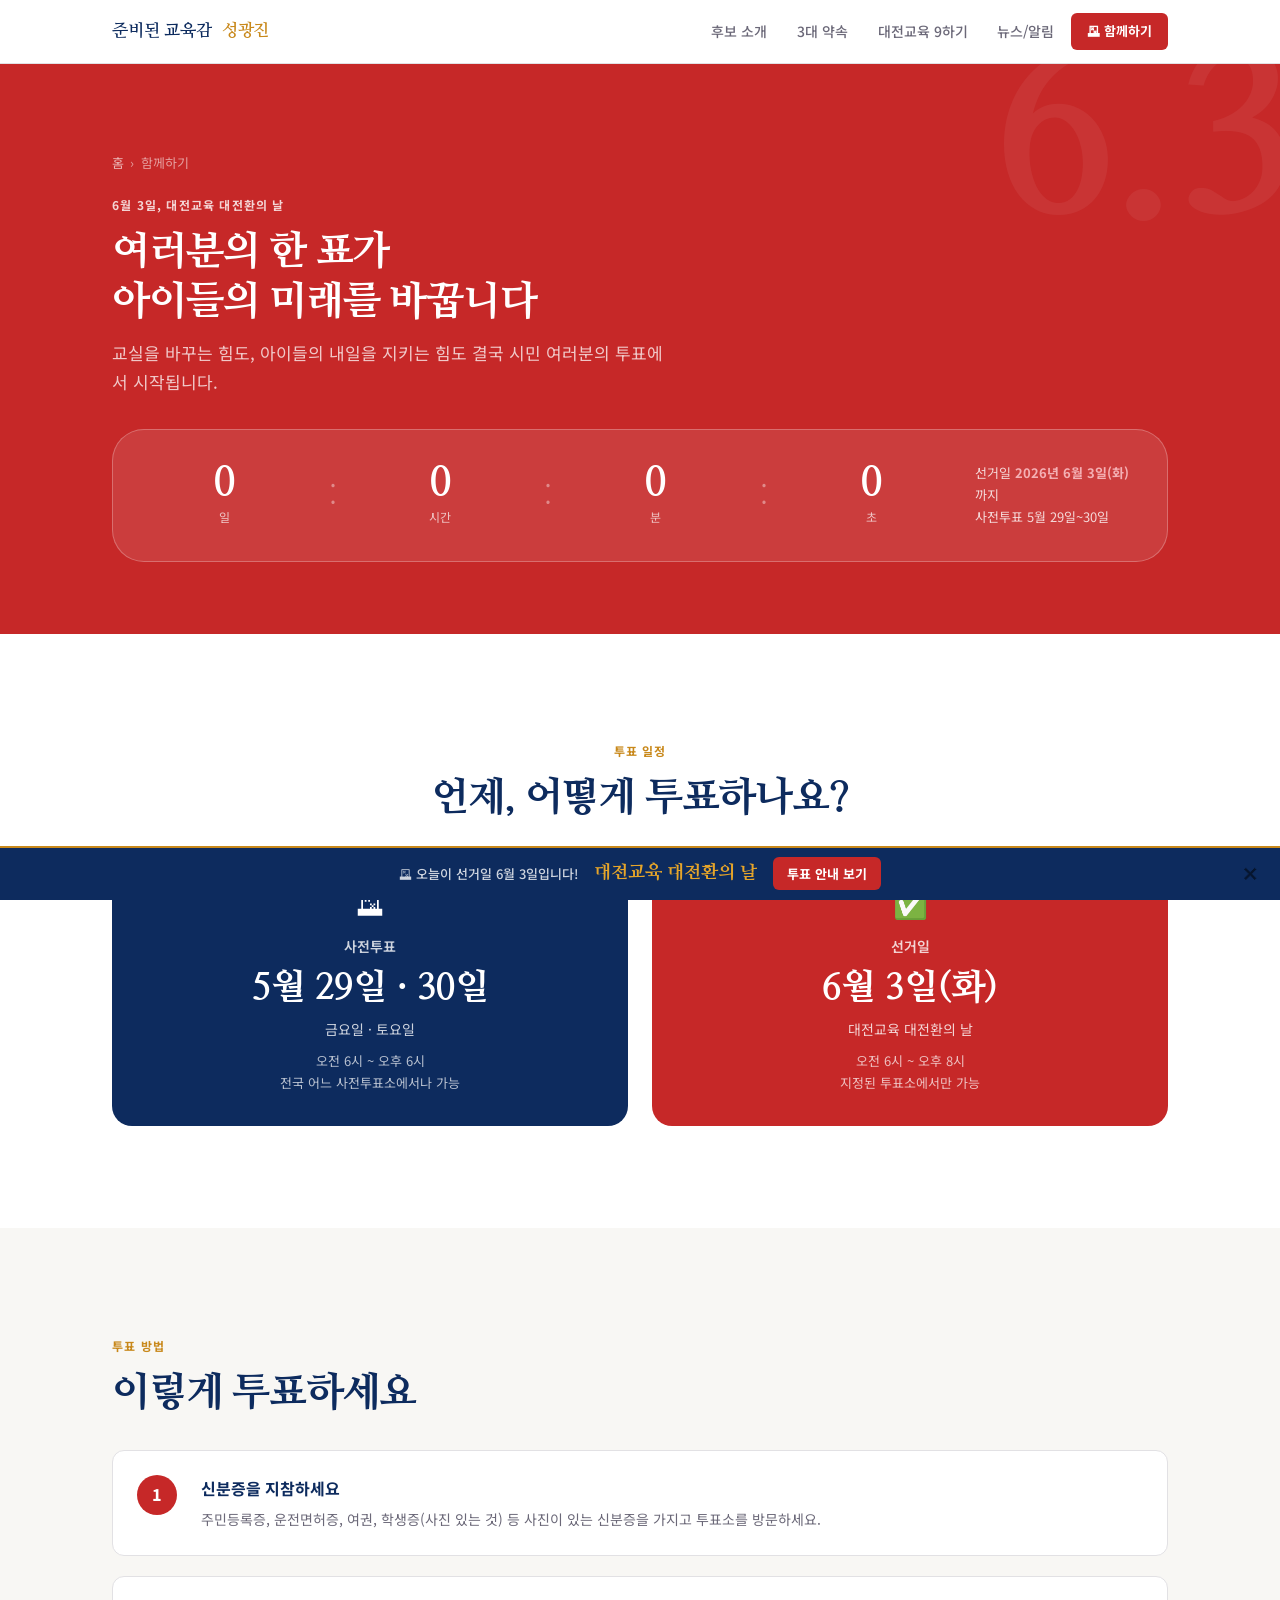
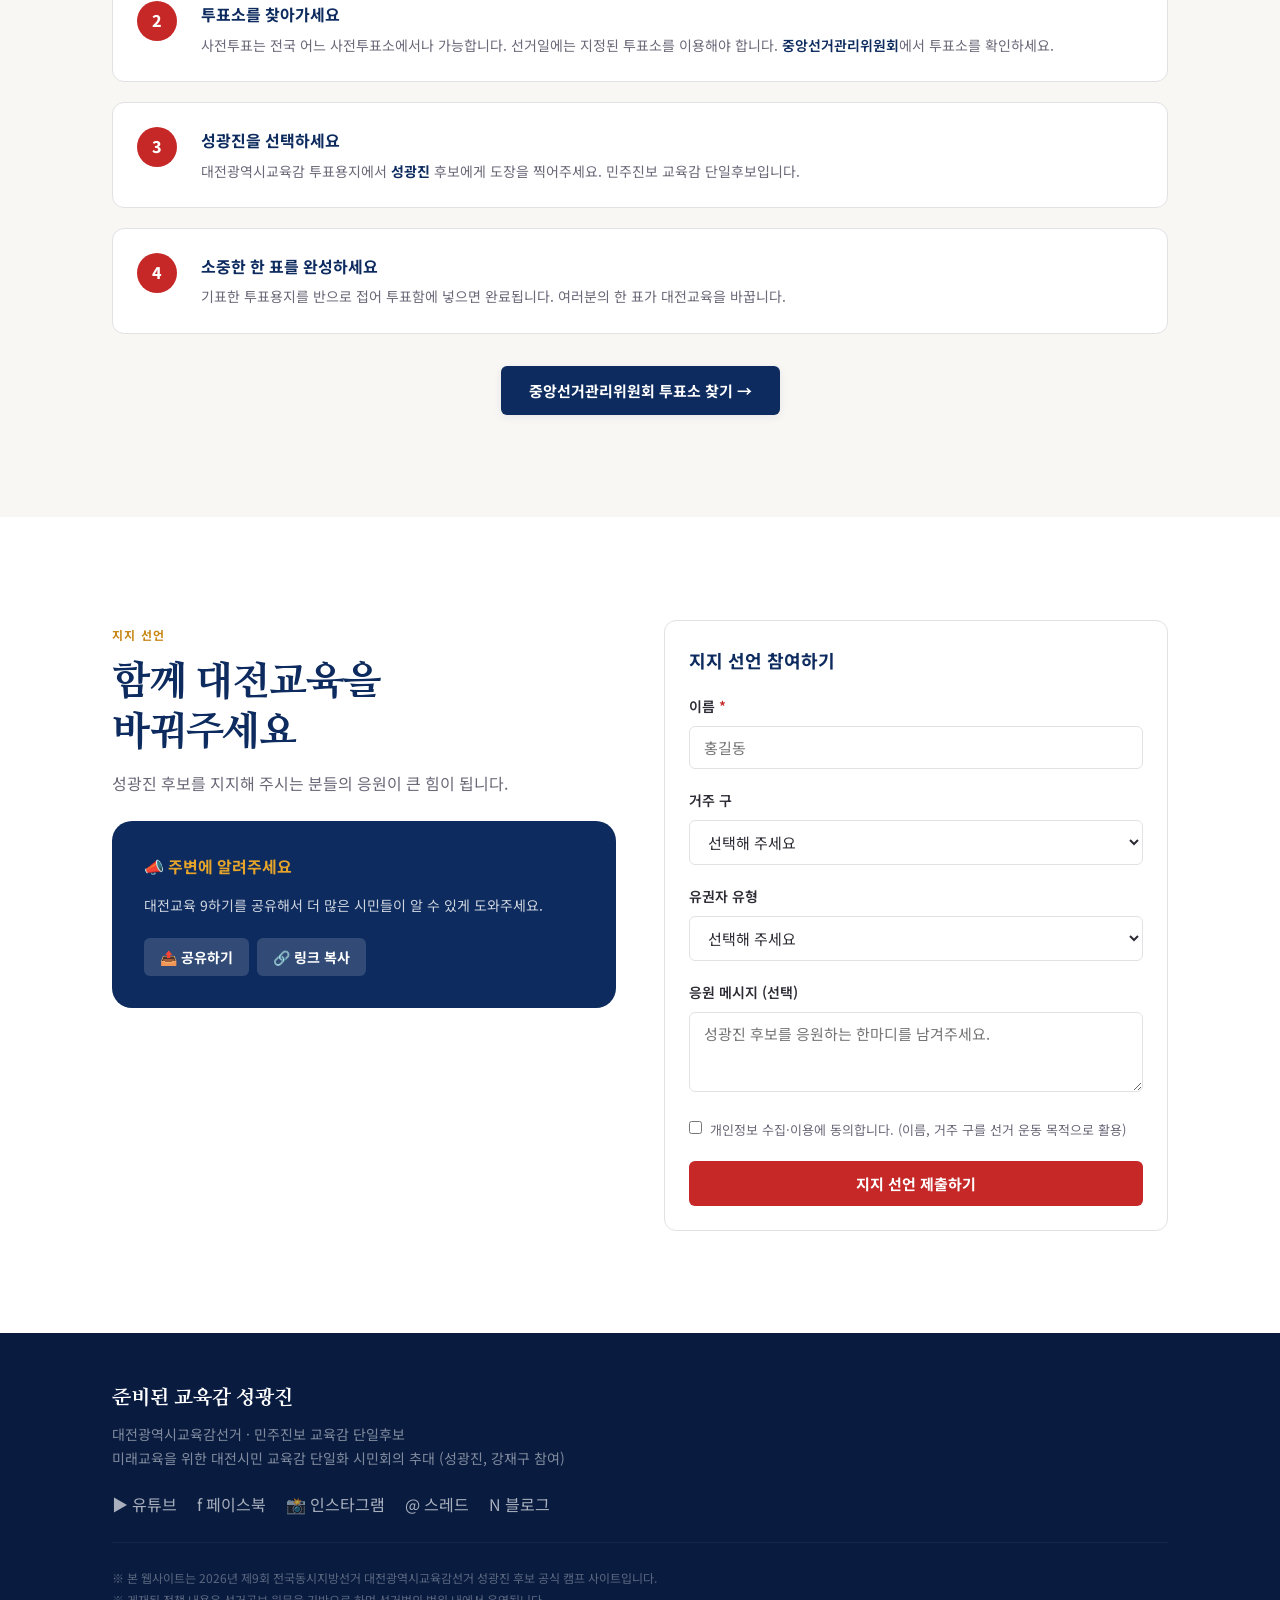
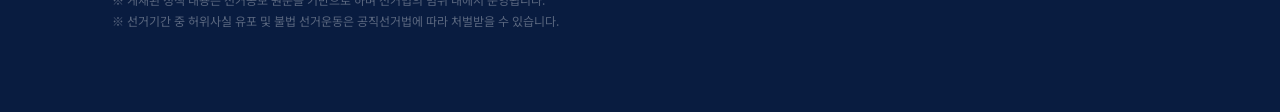
==== pages/together.html @ e191de0e "Add files via upload" ====
<!DOCTYPE html>
<html lang="ko">
<head>
  <meta charset="UTF-8">
  <meta name="viewport" content="width=device-width, initial-scale=1.0">
  <meta name="description" content="성광진 후보 함께하기 — 사전투표(5/29~30), 선거일(6/3) 투표 안내, 지지 선언">
  <title>함께하기 | 준비된 교육감 성광진</title>
  <link rel="preconnect" href="https://fonts.googleapis.com">
  <link rel="stylesheet" href="https://fonts.googleapis.com/css2?family=Noto+Sans+KR:wght@300;400;500;700;900&family=Nanum+Myeongjo:wght@400;700;800&display=swap">
  <link rel="stylesheet" href="../css/style.css">
  <style>
    .page-hero { background:var(--danger); color:var(--white); padding:clamp(3.5rem,7vw,5.5rem) 0 clamp(3rem,6vw,4.5rem); position:relative; overflow:hidden; }
    .page-hero::before { content:'6.3'; position:absolute; right:-1rem; top:-2rem; font-family:var(--font-serif); font-size:14rem; font-weight:800; color:rgba(255,255,255,.06); line-height:1; }
    .breadcrumb { font-size:.8125rem; color:rgba(255,255,255,.55); margin-bottom:1rem; display:flex; align-items:center; gap:.4rem; }
    .breadcrumb a { color:rgba(255,255,255,.65); }
    .countdown-box { background:rgba(255,255,255,.1); border:1px solid rgba(255,255,255,.25); border-radius:var(--radius-xl); padding:2rem; display:flex; gap:1.5rem; align-items:center; flex-wrap:wrap; margin-top:2rem; }
    .countdown-unit { text-align:center; flex:1; min-width:55px; }
    .countdown-num { font-family:var(--font-serif); font-size:2.5rem; font-weight:800; color:var(--white); line-height:1; }
    .countdown-label { font-size:.75rem; color:rgba(255,255,255,.7); margin-top:.25rem; }
    .countdown-sep { font-size:2rem; font-weight:300; color:rgba(255,255,255,.4); align-self:flex-start; padding-top:.25rem; }
    .date-card { border-radius:var(--radius-lg); padding:2rem; text-align:center; }
    .date-big { font-family:var(--font-serif); font-size:2.25rem; font-weight:800; line-height:1.2; margin:.5rem 0; }
    .vote-step { display:flex; gap:1.5rem; align-items:flex-start; background:var(--white); border:1px solid var(--gray-200); border-radius:var(--radius-md); padding:1.5rem; margin-bottom:1.25rem; }
    .vote-step-num { width:2.5rem; height:2.5rem; border-radius:50%; flex-shrink:0; background:var(--danger); color:var(--white); display:flex; align-items:center; justify-content:center; font-weight:800; font-size:1rem; }
    .vote-step-title { font-weight:700; color:var(--navy); margin-bottom:.35rem; font-size:1rem; }
    .vote-step-desc { font-size:.875rem; color:var(--gray-600); line-height:1.65; }
    .form-group { margin-bottom:1.25rem; }
    .form-label { display:block; font-size:.875rem; font-weight:600; color:var(--gray-800); margin-bottom:.4rem; }
    .form-input, .form-select, .form-textarea { width:100%; padding:.65rem .875rem; border:1.5px solid var(--gray-200); border-radius:var(--radius-sm); font-size:.9375rem; font-family:var(--font-sans); color:var(--gray-800); background:var(--white); transition:border-color var(--transition); }
    .form-input:focus, .form-select:focus, .form-textarea:focus { border-color:var(--navy); outline:none; }
    .form-textarea { resize:vertical; min-height:80px; }
    .share-section { background:var(--navy); border-radius:var(--radius-lg); padding:2rem; color:var(--white); }
    @media (max-width:640px) { .countdown-box { gap:1rem; } .countdown-num { font-size:1.75rem; } }
  </style>
</head>
<body>
<div id="nav-placeholder"></div>
<main id="main-content" class="page-offset">

  <section class="page-hero">
    <div class="container" style="position:relative;z-index:1">
      <nav class="breadcrumb" aria-label="경로">
        <a href="../index.html">홈</a> <span>›</span> <span aria-current="page">함께하기</span>
      </nav>
      <span class="section-label" style="color:rgba(255,255,255,.8)">6월 3일, 대전교육 대전환의 날</span>
      <h1 class="section-title light">여러분의 한 표가<br>아이들의 미래를 바꿉니다</h1>
      <p class="section-subtitle light" style="margin-bottom:0;max-width:560px">교실을 바꾸는 힘도, 아이들의 내일을 지키는 힘도 결국 시민 여러분의 투표에서 시작됩니다.</p>
      <div class="countdown-box" role="timer" aria-label="선거일까지 남은 시간">
        <div class="countdown-unit"><div class="countdown-num" id="cd-days">--</div><div class="countdown-label">일</div></div>
        <div class="countdown-sep" aria-hidden="true">:</div>
        <div class="countdown-unit"><div class="countdown-num" id="cd-hours">--</div><div class="countdown-label">시간</div></div>
        <div class="countdown-sep" aria-hidden="true">:</div>
        <div class="countdown-unit"><div class="countdown-num" id="cd-minutes">--</div><div class="countdown-label">분</div></div>
        <div class="countdown-sep" aria-hidden="true">:</div>
        <div class="countdown-unit"><div class="countdown-num" id="cd-seconds">--</div><div class="countdown-label">초</div></div>
        <div style="flex:1;min-width:130px;font-size:.8125rem;opacity:.8">선거일 <strong style="color:#ffcdd2">2026년 6월 3일(화)</strong>까지<br>사전투표 5월 29일~30일</div>
      </div>
    </div>
  </section>

  <section class="section">
    <div class="container">
      <div class="text-center mb-3">
        <span class="section-label">투표 일정</span>
        <h2 class="section-title">언제, 어떻게 투표하나요?</h2>
      </div>
      <div class="grid-2 fade-in">
        <div class="date-card" style="background:var(--navy);color:var(--white)">
          <div style="font-size:1.75rem">🗳</div>
          <div style="font-size:.875rem;font-weight:600;opacity:.8;margin-top:.5rem">사전투표</div>
          <div class="date-big">5월 29일 · 30일</div>
          <div style="font-size:.875rem;opacity:.8">금요일 · 토요일</div>
          <div style="font-size:.8125rem;opacity:.7;margin-top:.5rem">오전 6시 ~ 오후 6시<br>전국 어느 사전투표소에서나 가능</div>
        </div>
        <div class="date-card" style="background:var(--danger);color:var(--white)">
          <div style="font-size:1.75rem">✅</div>
          <div style="font-size:.875rem;font-weight:600;opacity:.8;margin-top:.5rem">선거일</div>
          <div class="date-big">6월 3일(화)</div>
          <div style="font-size:.875rem;opacity:.8">대전교육 대전환의 날</div>
          <div style="font-size:.8125rem;opacity:.7;margin-top:.5rem">오전 6시 ~ 오후 8시<br>지정된 투표소에서만 가능</div>
        </div>
      </div>
    </div>
  </section>

  <section class="section section-alt">
    <div class="container">
      <span class="section-label">투표 방법</span>
      <h2 class="section-title" style="margin-bottom:2rem">이렇게 투표하세요</h2>
      <div role="list">
        <div class="vote-step fade-in" role="listitem">
          <div class="vote-step-num">1</div>
          <div><div class="vote-step-title">신분증을 지참하세요</div><div class="vote-step-desc">주민등록증, 운전면허증, 여권, 학생증(사진 있는 것) 등 사진이 있는 신분증을 가지고 투표소를 방문하세요.</div></div>
        </div>
        <div class="vote-step fade-in fade-in-delay-1" role="listitem">
          <div class="vote-step-num">2</div>
          <div><div class="vote-step-title">투표소를 찾아가세요</div><div class="vote-step-desc">사전투표는 전국 어느 사전투표소에서나 가능합니다. 선거일에는 지정된 투표소를 이용해야 합니다. <a href="https://www.nec.go.kr" target="_blank" rel="noopener" style="color:var(--navy);font-weight:600">중앙선거관리위원회</a>에서 투표소를 확인하세요.</div></div>
        </div>
        <div class="vote-step fade-in fade-in-delay-2" role="listitem">
          <div class="vote-step-num">3</div>
          <div><div class="vote-step-title">성광진을 선택하세요</div><div class="vote-step-desc">대전광역시교육감 투표용지에서 <strong style="color:var(--navy)">성광진</strong> 후보에게 도장을 찍어주세요. 민주진보 교육감 단일후보입니다.</div></div>
        </div>
        <div class="vote-step fade-in fade-in-delay-3" role="listitem">
          <div class="vote-step-num">4</div>
          <div><div class="vote-step-title">소중한 한 표를 완성하세요</div><div class="vote-step-desc">기표한 투표용지를 반으로 접어 투표함에 넣으면 완료됩니다. 여러분의 한 표가 대전교육을 바꿉니다.</div></div>
        </div>
      </div>
      <div style="margin-top:2rem;text-align:center">
        <a href="https://www.nec.go.kr" target="_blank" rel="noopener" class="btn btn-primary">중앙선거관리위원회 투표소 찾기 →</a>
      </div>
    </div>
  </section>

  <section class="section">
    <div class="container">
      <div class="grid-2" style="gap:3rem;align-items:start">
        <div>
          <span class="section-label">지지 선언</span>
          <h2 class="section-title" style="margin-bottom:.75rem">함께 대전교육을<br>바꿔주세요</h2>
          <p style="font-size:1rem;color:var(--gray-600);line-height:1.75;margin-bottom:1.5rem">성광진 후보를 지지해 주시는 분들의 응원이 큰 힘이 됩니다.</p>
          <div class="share-section fade-in">
            <h3 style="font-size:1rem;font-weight:700;color:var(--gold-light);margin-bottom:.875rem">📣 주변에 알려주세요</h3>
            <p style="font-size:.875rem;opacity:.8;line-height:1.7;margin-bottom:1.25rem">대전교육 9하기를 공유해서 더 많은 시민들이 알 수 있게 도와주세요.</p>
            <div style="display:flex;gap:.5rem;flex-wrap:wrap">
              <button onclick="shareNative()" class="btn" style="background:rgba(255,255,255,.15);color:var(--white);font-size:.875rem;padding:.55rem 1rem;font-family:var(--font-sans)">📤 공유하기</button>
              <button onclick="copyHomeLink()" class="btn" style="background:rgba(255,255,255,.15);color:var(--white);font-size:.875rem;padding:.55rem 1rem;font-family:var(--font-sans)">🔗 링크 복사</button>
            </div>
            <p id="share-copied" style="font-size:.75rem;color:var(--gold-light);margin-top:.5rem;display:none">✅ 링크가 복사되었습니다!</p>
          </div>
        </div>
        <div>
          <div class="card fade-in fade-in-delay-2">
            <h3 style="font-size:1.125rem;font-weight:700;color:var(--navy);margin-bottom:1.25rem">지지 선언 참여하기</h3>
            <form id="support-form" onsubmit="submitSupport(event)" novalidate>
              <div class="form-group">
                <label class="form-label" for="s-name">이름 <span style="color:var(--danger)">*</span></label>
                <input class="form-input" id="s-name" type="text" placeholder="홍길동" required autocomplete="name">
              </div>
              <div class="form-group">
                <label class="form-label" for="s-district">거주 구</label>
                <select class="form-select" id="s-district">
                  <option value="">선택해 주세요</option>
                  <option>동구</option><option>중구</option><option>서구</option><option>유성구</option><option>대덕구</option>
                </select>
              </div>
              <div class="form-group">
                <label class="form-label" for="s-role">유권자 유형</label>
                <select class="form-select" id="s-role">
                  <option value="">선택해 주세요</option>
                  <option>학부모</option><option>교사·교직원</option><option>학생</option><option>일반 시민</option><option>교육노동자</option>
                </select>
              </div>
              <div class="form-group">
                <label class="form-label" for="s-msg">응원 메시지 (선택)</label>
                <textarea class="form-textarea" id="s-msg" placeholder="성광진 후보를 응원하는 한마디를 남겨주세요."></textarea>
              </div>
              <div class="form-group">
                <label style="display:flex;align-items:flex-start;gap:.5rem;font-size:.8125rem;color:var(--gray-600);cursor:pointer">
                  <input type="checkbox" id="s-agree" required style="margin-top:2px;flex-shrink:0">
                  <span>개인정보 수집·이용에 동의합니다. (이름, 거주 구를 선거 운동 목적으로 활용)</span>
                </label>
              </div>
              <button type="submit" class="btn btn-danger" style="width:100%;justify-content:center">지지 선언 제출하기</button>
            </form>
            <div id="form-success" style="display:none;text-align:center;padding:2rem 0">
              <div style="font-size:2.5rem;margin-bottom:.75rem">🎉</div>
              <p style="font-weight:700;color:var(--navy);font-size:1.125rem;margin-bottom:.5rem">지지 선언 감사합니다!</p>
              <p style="font-size:.9rem;color:var(--gray-600)">여러분의 응원이 대전교육 대전환의 힘이 됩니다.</p>
            </div>
          </div>
        </div>
      </div>
    </div>
  </section>
</main>
<div id="footer-placeholder"></div>

<script src="../js/data.js"></script>
<script src="../js/main.js"></script>
<script>
  function startCountdown() {
    const target = new Date('2026-06-03T06:00:00+09:00');
    function update() {
      const diff = target - new Date();
      if (diff <= 0) { ['days','hours','minutes','seconds'].forEach(k => document.getElementById('cd-'+k).textContent = '0'); return; }
      document.getElementById('cd-days').textContent    = Math.floor(diff / 86400000);
      document.getElementById('cd-hours').textContent   = String(Math.floor((diff % 86400000) / 3600000)).padStart(2,'0');
      document.getElementById('cd-minutes').textContent = String(Math.floor((diff % 3600000) / 60000)).padStart(2,'0');
      document.getElementById('cd-seconds').textContent = String(Math.floor((diff % 60000) / 1000)).padStart(2,'0');
    }
    update(); setInterval(update, 1000);
  }
  function shareNative() {
    if (navigator.share) navigator.share({ title:'준비된 교육감 성광진', text:'대전교육 9하기, 대전교육 대전환 — 6월 3일 성광진을 선택해 주세요!', url:'https://daejeoneduskj.github.io' });
    else copyHomeLink();
  }
  function copyHomeLink() {
    navigator.clipboard.writeText('https://daejeoneduskj.github.io').then(() => {
      const m = document.getElementById('share-copied'); m.style.display = 'block';
      setTimeout(() => m.style.display = 'none', 2500);
    });
  }
  function submitSupport(e) {
    e.preventDefault();
    if (!document.getElementById('s-name').value.trim()) { alert('이름을 입력해 주세요.'); return; }
    if (!document.getElementById('s-agree').checked) { alert('개인정보 수집·이용에 동의해 주세요.'); return; }
    document.getElementById('support-form').style.display = 'none';
    document.getElementById('form-success').style.display = 'block';
  }
  document.addEventListener('DOMContentLoaded', startCountdown);
</script>
</body>
</html>
---- css/style.css ----
/* ============================================================
   성광진 캠프 공식 웹사이트 — 공통 디자인 시스템
   GitHub Pages 정적 호스팅 최적화
   ============================================================ */

/* ── Google Fonts 임포트 ── */
@import url('https://fonts.googleapis.com/css2?family=Noto+Sans+KR:wght@300;400;500;700;900&family=Nanum+Myeongjo:wght@400;700;800&display=swap');

/* ── CSS 변수 ── */
:root {
  /* 메인 컬러 팔레트 */
  --navy:       #0d2b5e;
  --navy-deep:  #091c40;
  --navy-mid:   #1a4488;
  --navy-light: #2a60c0;
  --gold:       #c8881a;
  --gold-light: #e6a52a;
  --gold-pale:  #fdf3dc;
  --white:      #ffffff;
  --off-white:  #f8f7f4;
  --gray-100:   #f0eff0;
  --gray-200:   #e2e1e4;
  --gray-400:   #a8a6b0;
  --gray-600:   #6b6878;
  --gray-800:   #2d2c35;
  --danger:     #c62828;
  --success:    #2e7d32;

  /* 타이포그래피 */
  --font-serif: 'Nanum Myeongjo', 'Georgia', serif;
  --font-sans:  'Noto Sans KR', 'Apple SD Gothic Neo', sans-serif;

  /* 간격 */
  --radius-sm:  6px;
  --radius-md:  12px;
  --radius-lg:  20px;
  --radius-xl:  32px;

  /* 전환 */
  --transition: 0.25s cubic-bezier(0.4, 0, 0.2, 1);
  --shadow-sm:  0 2px 8px rgba(13,43,94,0.08);
  --shadow-md:  0 4px 20px rgba(13,43,94,0.12);
  --shadow-lg:  0 8px 40px rgba(13,43,94,0.18);

  /* 레이아웃 */
  --max-width:  1120px;
  --nav-height: 64px;
}

/* ── 리셋 ── */
*, *::before, *::after { box-sizing: border-box; margin: 0; padding: 0; }
html { scroll-behavior: smooth; font-size: 16px; }
body {
  font-family: var(--font-sans);
  background: var(--white);
  color: var(--gray-800);
  line-height: 1.7;
  -webkit-font-smoothing: antialiased;
}
img { max-width: 100%; display: block; }
a { color: inherit; text-decoration: none; }
ul { list-style: none; }
button { cursor: pointer; border: none; background: none; font-family: inherit; }

/* ── 접근성 ── */
.sr-only {
  position: absolute; width: 1px; height: 1px;
  padding: 0; margin: -1px; overflow: hidden;
  clip: rect(0,0,0,0); white-space: nowrap; border: 0;
}
:focus-visible {
  outline: 3px solid var(--gold);
  outline-offset: 3px;
  border-radius: var(--radius-sm);
}
.skip-nav {
  position: absolute; top: -100%; left: 1rem;
  background: var(--navy); color: var(--white);
  padding: .5rem 1rem; border-radius: var(--radius-sm);
  z-index: 9999; transition: top .2s;
}
.skip-nav:focus { top: 1rem; }

/* ── 레이아웃 컨테이너 ── */
.container {
  max-width: var(--max-width);
  margin: 0 auto;
  padding: 0 clamp(1rem, 5vw, 2rem);
}

/* ── 네비게이션 ── */
.site-nav {
  position: fixed; top: 0; left: 0; right: 0;
  height: var(--nav-height);
  background: rgba(255,255,255,0.96);
  backdrop-filter: blur(12px);
  -webkit-backdrop-filter: blur(12px);
  border-bottom: 1px solid var(--gray-200);
  z-index: 1000;
  transition: box-shadow var(--transition);
}
.site-nav.scrolled { box-shadow: var(--shadow-md); }
.nav-inner {
  max-width: var(--max-width);
  margin: 0 auto;
  padding: 0 clamp(1rem, 5vw, 2rem);
  height: 100%;
  display: flex;
  align-items: center;
  justify-content: space-between;
  gap: 1rem;
}
.nav-logo {
  display: flex; align-items: center; gap: .625rem;
  font-family: var(--font-serif);
  font-size: 1.05rem;
  font-weight: 700;
  color: var(--navy);
  letter-spacing: -.01em;
  flex-shrink: 0;
}
.nav-logo .logo-accent {
  color: var(--gold);
}
.nav-links {
  display: flex;
  align-items: center;
  gap: .25rem;
}
.nav-links a {
  padding: .4rem .8rem;
  font-size: .875rem;
  font-weight: 500;
  color: var(--gray-600);
  border-radius: var(--radius-sm);
  transition: color var(--transition), background var(--transition);
  white-space: nowrap;
}
.nav-links a:hover,
.nav-links a.active { color: var(--navy); background: var(--gray-100); }
.nav-cta {
  padding: .45rem 1rem !important;
  background: var(--danger) !important;
  color: var(--white) !important;
  border-radius: var(--radius-sm) !important;
  font-weight: 700 !important;
  font-size: .8125rem !important;
  white-space: nowrap;
}
.nav-cta:hover { background: #a62020 !important; }

/* 햄버거 (모바일) */
.nav-hamburger {
  display: none;
  flex-direction: column;
  gap: 5px;
  padding: .5rem;
  border-radius: var(--radius-sm);
  transition: background var(--transition);
}
.nav-hamburger:hover { background: var(--gray-100); }
.nav-hamburger span {
  width: 22px; height: 2px;
  background: var(--navy);
  border-radius: 2px;
  transition: transform var(--transition), opacity var(--transition);
  display: block;
}
.nav-hamburger.open span:nth-child(1) { transform: translateY(7px) rotate(45deg); }
.nav-hamburger.open span:nth-child(2) { opacity: 0; }
.nav-hamburger.open span:nth-child(3) { transform: translateY(-7px) rotate(-45deg); }

.nav-mobile {
  display: none;
  position: fixed;
  top: var(--nav-height); left: 0; right: 0;
  background: var(--white);
  border-bottom: 1px solid var(--gray-200);
  padding: 1rem;
  z-index: 999;
  flex-direction: column;
  gap: .25rem;
  box-shadow: var(--shadow-md);
}
.nav-mobile.open { display: flex; }
.nav-mobile a {
  padding: .75rem 1rem;
  font-size: .9375rem;
  font-weight: 500;
  color: var(--gray-800);
  border-radius: var(--radius-sm);
  transition: background var(--transition);
}
.nav-mobile a:hover { background: var(--gray-100); }
.nav-mobile .nav-cta {
  margin-top: .5rem;
  padding: .75rem 1rem !important;
  background: var(--danger) !important;
  color: var(--white) !important;
  border-radius: var(--radius-sm) !important;
  text-align: center;
  font-weight: 700 !important;
}

/* ── 페이지 오프셋 (nav 높이) ── */
.page-offset { padding-top: var(--nav-height); }

/* ── 섹션 공통 ── */
.section {
  padding: clamp(4rem, 8vw, 7rem) 0;
}
.section-alt { background: var(--off-white); }
.section-dark {
  background: var(--navy);
  color: var(--white);
}
.section-title {
  font-family: var(--font-serif);
  font-size: clamp(1.75rem, 4vw, 2.5rem);
  font-weight: 800;
  color: var(--navy);
  letter-spacing: -.03em;
  line-height: 1.25;
  margin-bottom: .75rem;
}
.section-title.light { color: var(--white); }
.section-subtitle {
  font-size: clamp(.9375rem, 2vw, 1.0625rem);
  color: var(--gray-600);
  margin-bottom: clamp(2rem, 5vw, 3.5rem);
}
.section-subtitle.light { color: rgba(255,255,255,.75); }
.section-label {
  display: inline-block;
  font-size: .75rem;
  font-weight: 700;
  letter-spacing: .1em;
  text-transform: uppercase;
  color: var(--gold);
  margin-bottom: .75rem;
}
.section-label.light { color: var(--gold-light); }

/* ── 배지 ── */
.badge {
  display: inline-flex; align-items: center; gap: .35rem;
  padding: .3rem .85rem;
  border-radius: 999px;
  font-size: .8125rem;
  font-weight: 600;
  white-space: nowrap;
}
.badge-gold { background: var(--gold-pale); color: var(--gold); border: 1px solid rgba(200,136,26,.25); }
.badge-navy { background: var(--navy); color: var(--white); }
.badge-danger { background: #fdeaea; color: var(--danger); border: 1px solid rgba(198,40,40,.2); }
.badge-success { background: #e8f5e9; color: var(--success); border: 1px solid rgba(46,125,50,.2); }
.badge-gray { background: var(--gray-100); color: var(--gray-600); border: 1px solid var(--gray-200); }

/* ── 버튼 ── */
.btn {
  display: inline-flex; align-items: center; gap: .5rem;
  padding: .75rem 1.75rem;
  border-radius: var(--radius-sm);
  font-size: .9375rem;
  font-weight: 700;
  transition: all var(--transition);
  white-space: nowrap;
}
.btn-primary {
  background: var(--navy);
  color: var(--white);
  box-shadow: var(--shadow-sm);
}
.btn-primary:hover {
  background: var(--navy-mid);
  box-shadow: var(--shadow-md);
  transform: translateY(-1px);
}
.btn-gold {
  background: var(--gold);
  color: var(--white);
  box-shadow: var(--shadow-sm);
}
.btn-gold:hover {
  background: var(--gold-light);
  box-shadow: var(--shadow-md);
  transform: translateY(-1px);
}
.btn-outline {
  background: transparent;
  color: var(--white);
  border: 2px solid rgba(255,255,255,.6);
}
.btn-outline:hover {
  background: rgba(255,255,255,.1);
  border-color: var(--white);
}
.btn-danger {
  background: var(--danger);
  color: var(--white);
}
.btn-danger:hover { background: #a62020; transform: translateY(-1px); }

/* ── 카드 ── */
.card {
  background: var(--white);
  border: 1px solid var(--gray-200);
  border-radius: var(--radius-md);
  padding: 1.5rem;
  transition: box-shadow var(--transition), transform var(--transition);
}
.card:hover {
  box-shadow: var(--shadow-md);
  transform: translateY(-2px);
}
.card-navy {
  background: var(--navy);
  color: var(--white);
  border-color: var(--navy-mid);
}

/* ── 9하기 폴리시 카드 ── */
.policy-card {
  background: var(--white);
  border: 1.5px solid var(--gray-200);
  border-radius: var(--radius-md);
  padding: 1.5rem;
  cursor: pointer;
  transition: all var(--transition);
  position: relative;
  overflow: hidden;
}
.policy-card::before {
  content: '';
  position: absolute;
  top: 0; left: 0; right: 0;
  height: 3px;
  background: var(--card-color, var(--navy));
  transform: scaleX(0);
  transition: transform var(--transition);
  transform-origin: left;
}
.policy-card:hover::before { transform: scaleX(1); }
.policy-card:hover {
  border-color: var(--card-color, var(--navy));
  box-shadow: 0 4px 24px rgba(0,0,0,.10);
  transform: translateY(-3px);
}
.policy-card-num {
  font-family: var(--font-serif);
  font-size: 2.25rem;
  font-weight: 800;
  color: var(--card-color, var(--navy));
  opacity: .18;
  line-height: 1;
  margin-bottom: .25rem;
}
.policy-card-icon { font-size: 1.75rem; margin-bottom: .5rem; }
.policy-card-key {
  font-size: .75rem;
  font-weight: 700;
  color: var(--card-color, var(--navy));
  letter-spacing: .06em;
  margin-bottom: .25rem;
}
.policy-card-title {
  font-size: .9375rem;
  font-weight: 600;
  color: var(--gray-800);
  line-height: 1.4;
}
.policy-card-tags {
  display: flex; flex-wrap: wrap; gap: .35rem;
  margin-top: .75rem;
}

/* ── Fade-in 스크롤 애니메이션 ── */
.fade-in {
  opacity: 0;
  transform: translateY(24px);
  transition: opacity .6s ease, transform .6s ease;
}
.fade-in.visible {
  opacity: 1;
  transform: translateY(0);
}
.fade-in-delay-1 { transition-delay: .1s; }
.fade-in-delay-2 { transition-delay: .2s; }
.fade-in-delay-3 { transition-delay: .3s; }
.fade-in-delay-4 { transition-delay: .4s; }
.fade-in-delay-5 { transition-delay: .5s; }
.fade-in-delay-6 { transition-delay: .6s; }

/* ── 구분선 ── */
.divider {
  border: none;
  border-top: 1px solid var(--gray-200);
  margin: 0;
}

/* ── D-day 카운터 배너 ── */
.dday-banner {
  position: fixed;
  bottom: 0; left: 0; right: 0;
  background: var(--navy);
  color: var(--white);
  z-index: 900;
  padding: .6rem 1rem;
  display: flex;
  align-items: center;
  justify-content: center;
  gap: 1rem;
  flex-wrap: wrap;
  border-top: 2px solid var(--gold);
}
.dday-banner .dday-label {
  font-size: .8125rem;
  font-weight: 500;
  opacity: .8;
}
.dday-banner .dday-count {
  font-family: var(--font-serif);
  font-size: 1.125rem;
  font-weight: 800;
  color: var(--gold-light);
}
.dday-banner .btn-sm {
  padding: .35rem .85rem;
  font-size: .8125rem;
  font-weight: 700;
  border-radius: var(--radius-sm);
  background: var(--danger);
  color: var(--white);
  transition: background var(--transition);
}
.dday-banner .btn-sm:hover { background: #a62020; }
.dday-close {
  position: absolute; right: 1rem;
  font-size: 1.1rem; opacity: .5; cursor: pointer;
  padding: .25rem;
}
.dday-close:hover { opacity: 1; }

/* ── 푸터 ── */
.site-footer {
  background: var(--navy-deep);
  color: rgba(255,255,255,.65);
  padding: 3rem 0 5rem; /* dday 배너 고려 추가 하단 패딩 */
}
.footer-inner {
  max-width: var(--max-width);
  margin: 0 auto;
  padding: 0 clamp(1rem, 5vw, 2rem);
}
.footer-logo {
  font-family: var(--font-serif);
  font-size: 1.25rem;
  font-weight: 800;
  color: var(--white);
  margin-bottom: .5rem;
}
.footer-notice {
  font-size: .75rem;
  line-height: 1.8;
  margin-top: 1.5rem;
  padding-top: 1.5rem;
  border-top: 1px solid rgba(255,255,255,.1);
  opacity: .5;
}

/* ── 그리드 시스템 ── */
.grid-2 { display: grid; grid-template-columns: repeat(2, 1fr); gap: 1.5rem; }
.grid-3 { display: grid; grid-template-columns: repeat(3, 1fr); gap: 1.5rem; }
.grid-auto { display: grid; grid-template-columns: repeat(auto-fit, minmax(280px, 1fr)); gap: 1.5rem; }

/* ── 반응형 ── */
@media (max-width: 900px) {
  .nav-links { display: none; }
  .nav-hamburger { display: flex; }
  .grid-3 { grid-template-columns: repeat(2, 1fr); }
}
@media (max-width: 640px) {
  .grid-2, .grid-3 { grid-template-columns: 1fr; }
  .dday-banner { padding: .5rem; gap: .5rem; font-size: .8rem; }
  .dday-close { position: static; }
}

/* ── 유틸 ── */
.text-center { text-align: center; }
.text-right  { text-align: right; }
.mt-1 { margin-top: .5rem; }
.mt-2 { margin-top: 1rem; }
.mt-3 { margin-top: 1.5rem; }
.mt-4 { margin-top: 2rem; }
.mb-1 { margin-bottom: .5rem; }
.mb-2 { margin-bottom: 1rem; }
.mb-3 { margin-bottom: 1.5rem; }
.hidden { display: none; }

/* ── prefers-reduced-motion ── */
@media (prefers-reduced-motion: reduce) {
  *, *::before, *::after {
    animation-duration: .01ms !important;
    transition-duration: .01ms !important;
  }
  .fade-in { opacity: 1; transform: none; }
}
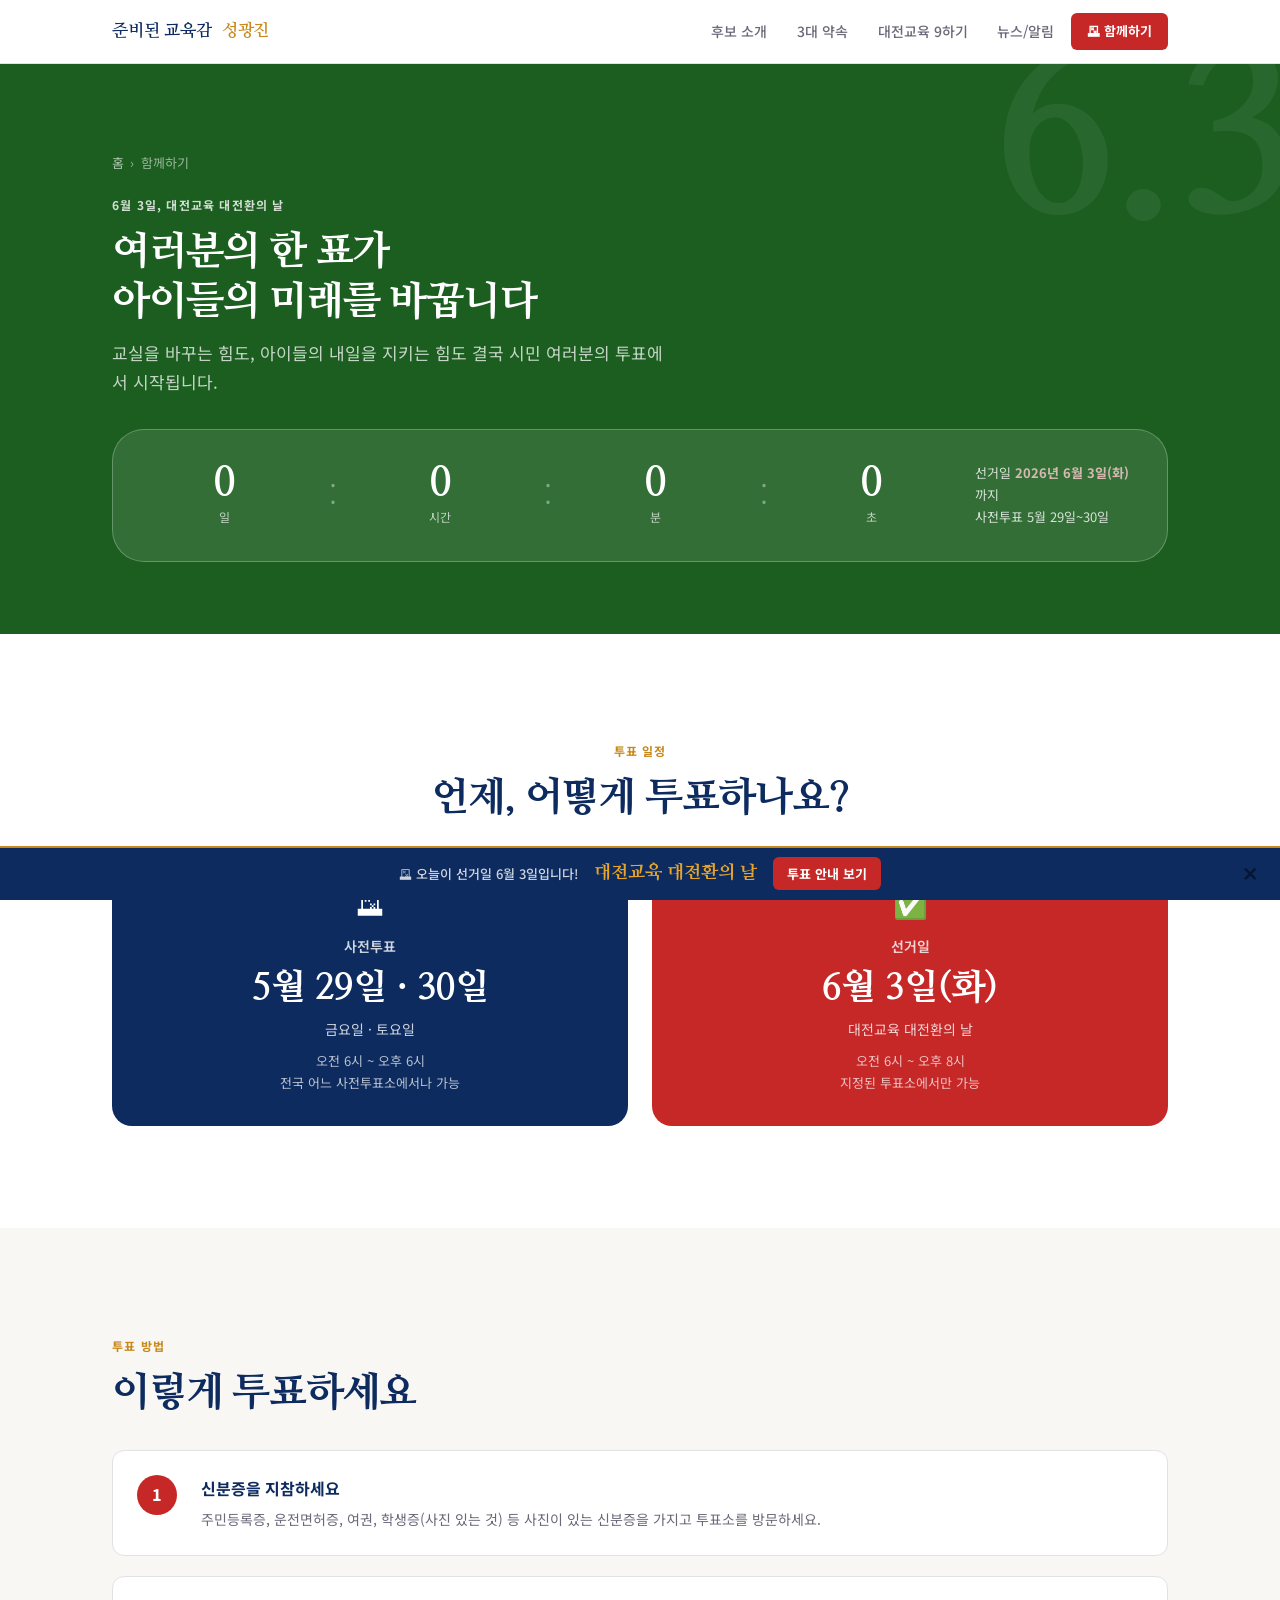
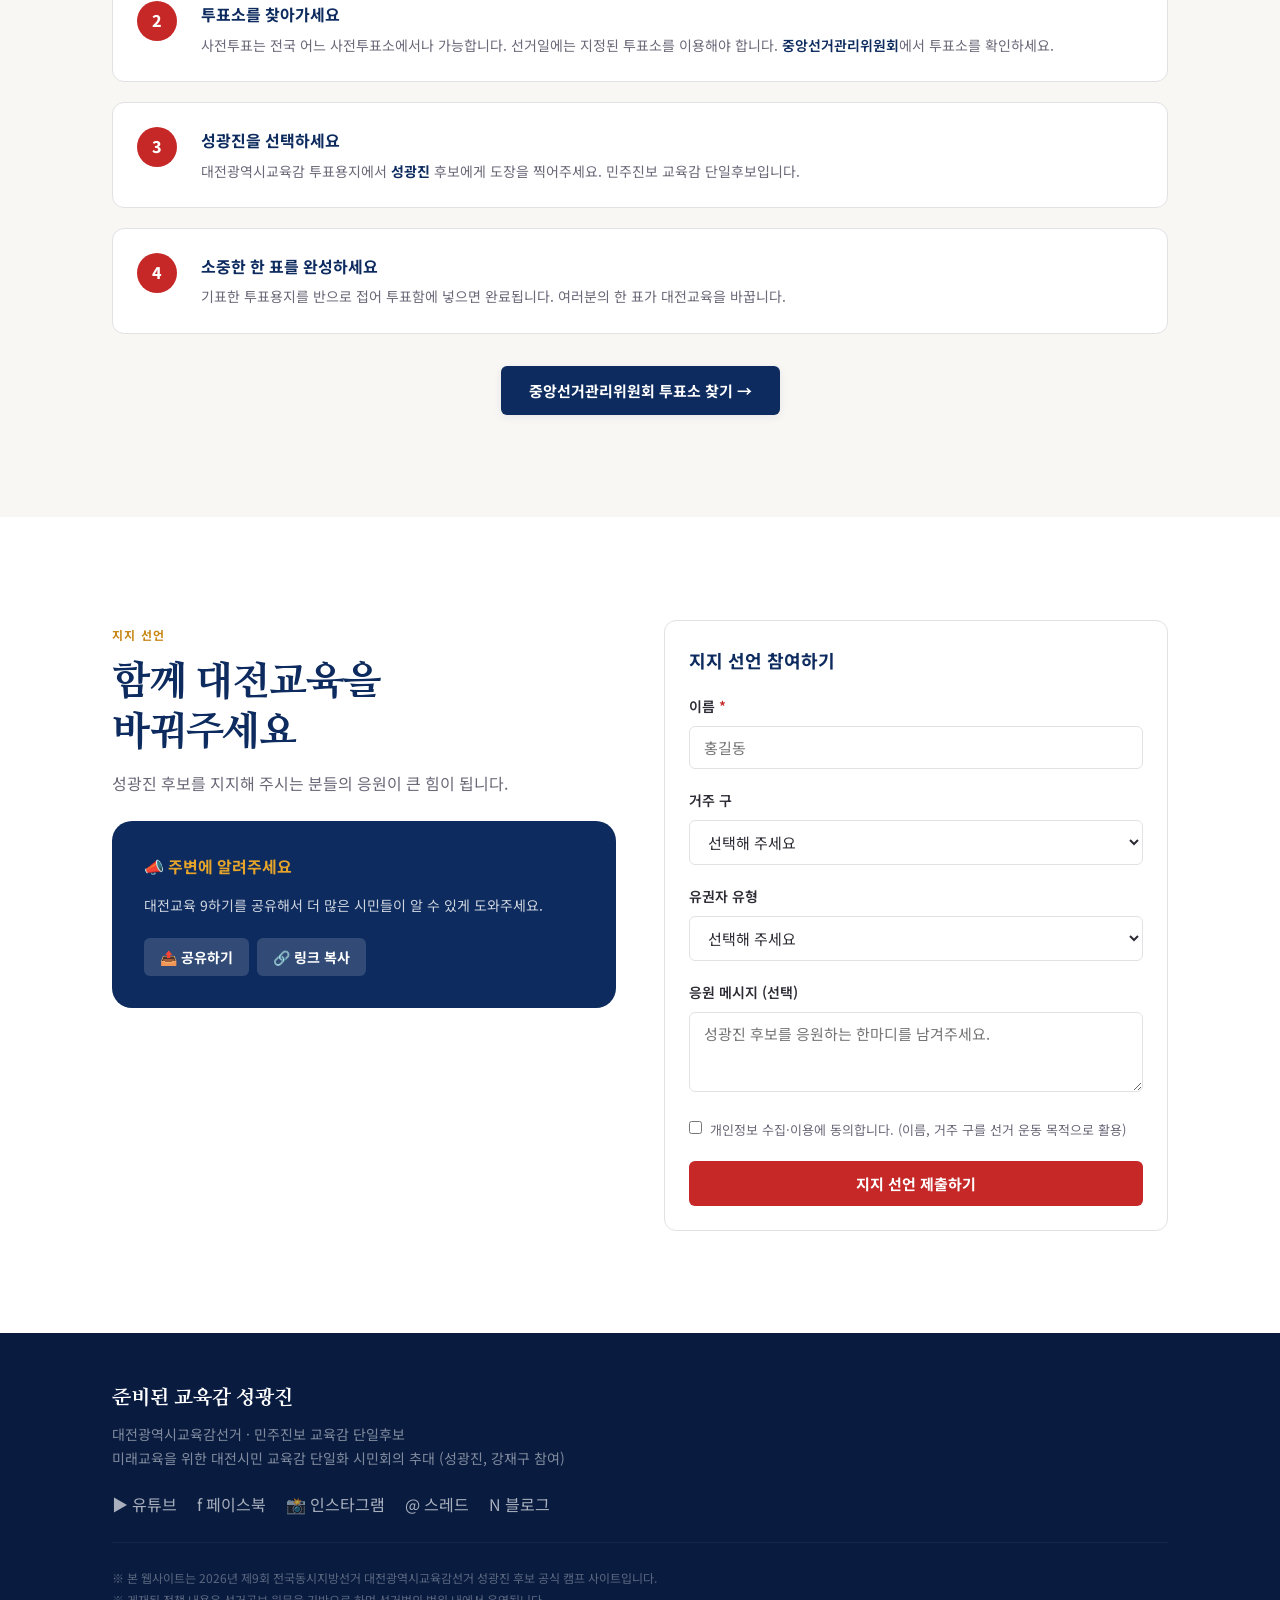
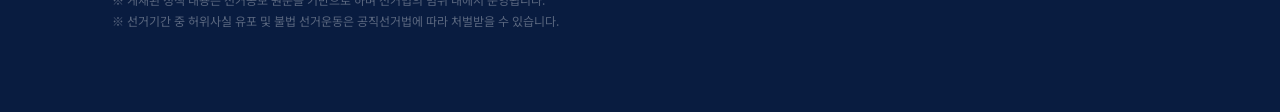
==== commit 1d7a4934: "Update together.html" ====
--- a/pages/together.html
+++ b/pages/together.html
@@ -9,7 +9,7 @@
   <link rel="stylesheet" href="https://fonts.googleapis.com/css2?family=Noto+Sans+KR:wght@300;400;500;700;900&family=Nanum+Myeongjo:wght@400;700;800&display=swap">
   <link rel="stylesheet" href="../css/style.css">
   <style>
-    .page-hero { background:var(--danger); color:var(--white); padding:clamp(3.5rem,7vw,5.5rem) 0 clamp(3rem,6vw,4.5rem); position:relative; overflow:hidden; }
+    .page-hero { background:#1b5e20; color:var(--white); padding:clamp(3.5rem,7vw,5.5rem) 0 clamp(3rem,6vw,4.5rem); position:relative; overflow:hidden; }
     .page-hero::before { content:'6.3'; position:absolute; right:-1rem; top:-2rem; font-family:var(--font-serif); font-size:14rem; font-weight:800; color:rgba(255,255,255,.06); line-height:1; }
     .breadcrumb { font-size:.8125rem; color:rgba(255,255,255,.55); margin-bottom:1rem; display:flex; align-items:center; gap:.4rem; }
     .breadcrumb a { color:rgba(255,255,255,.65); }
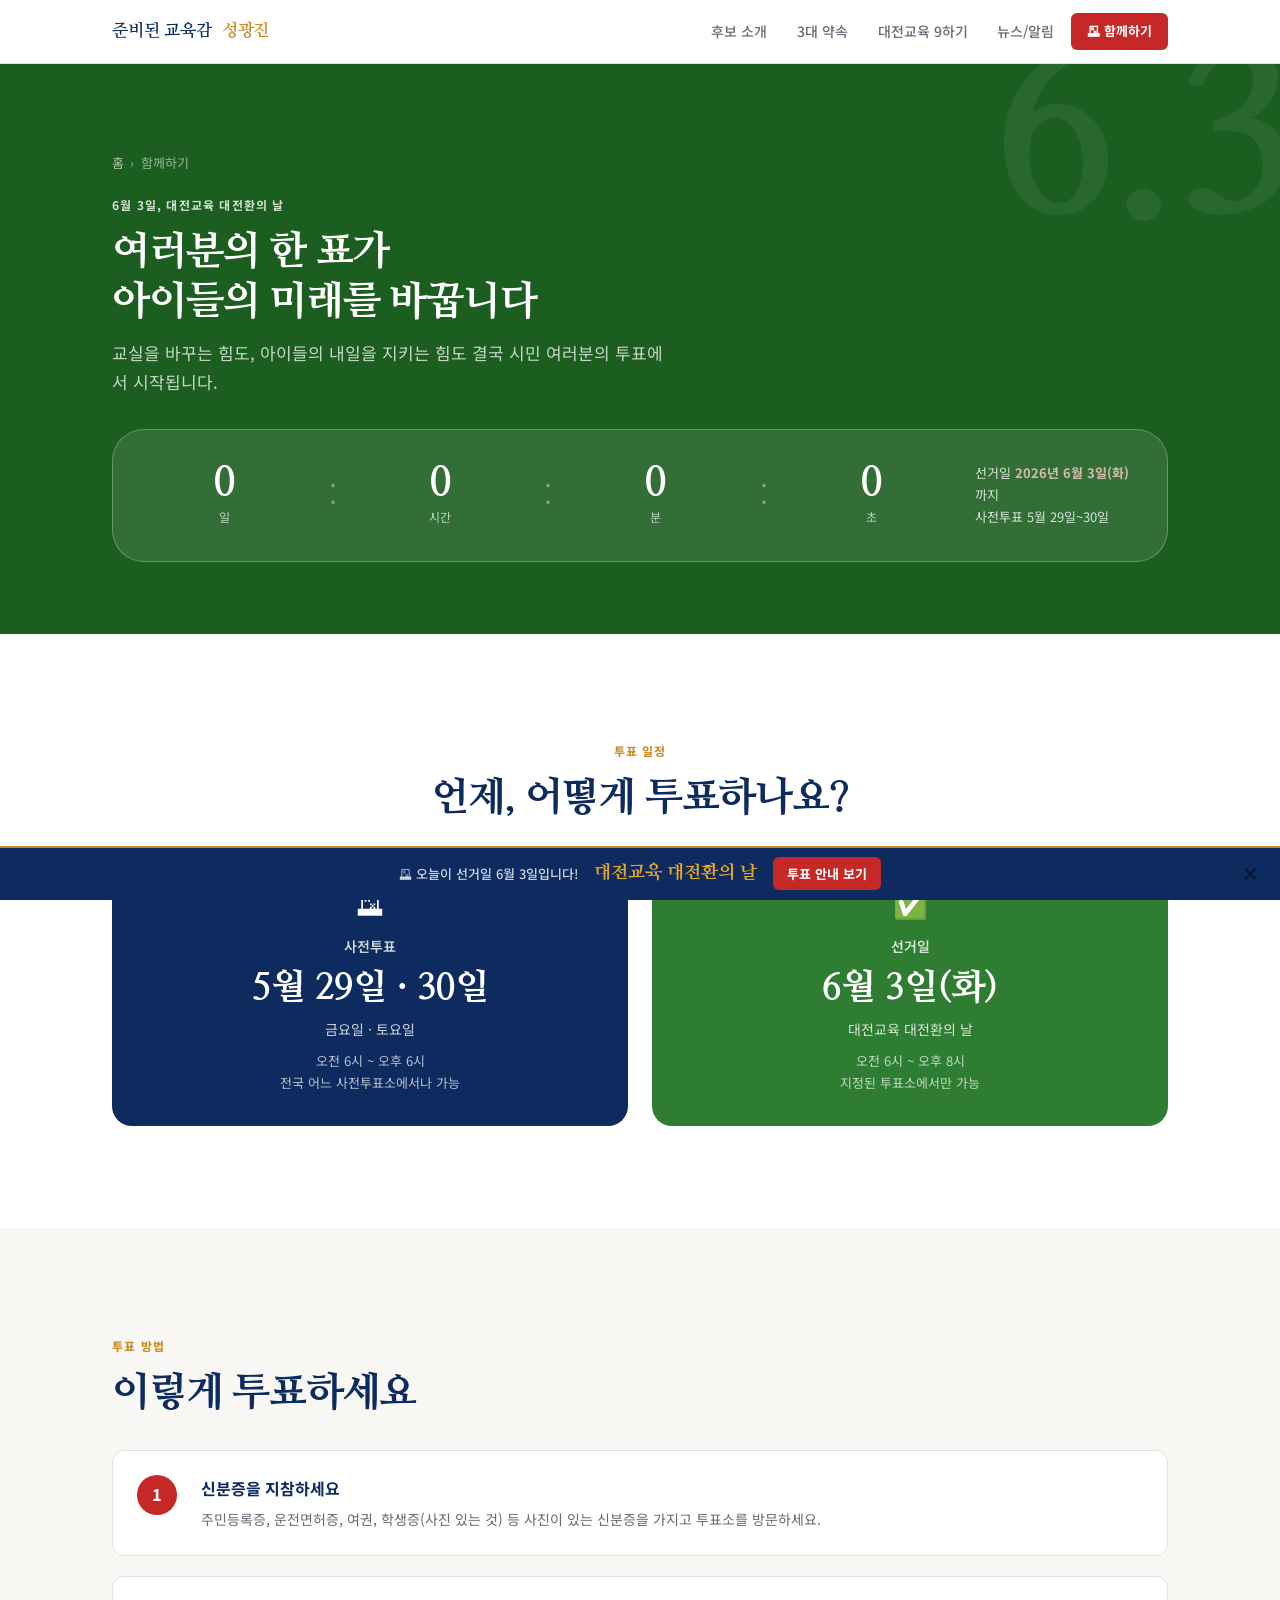
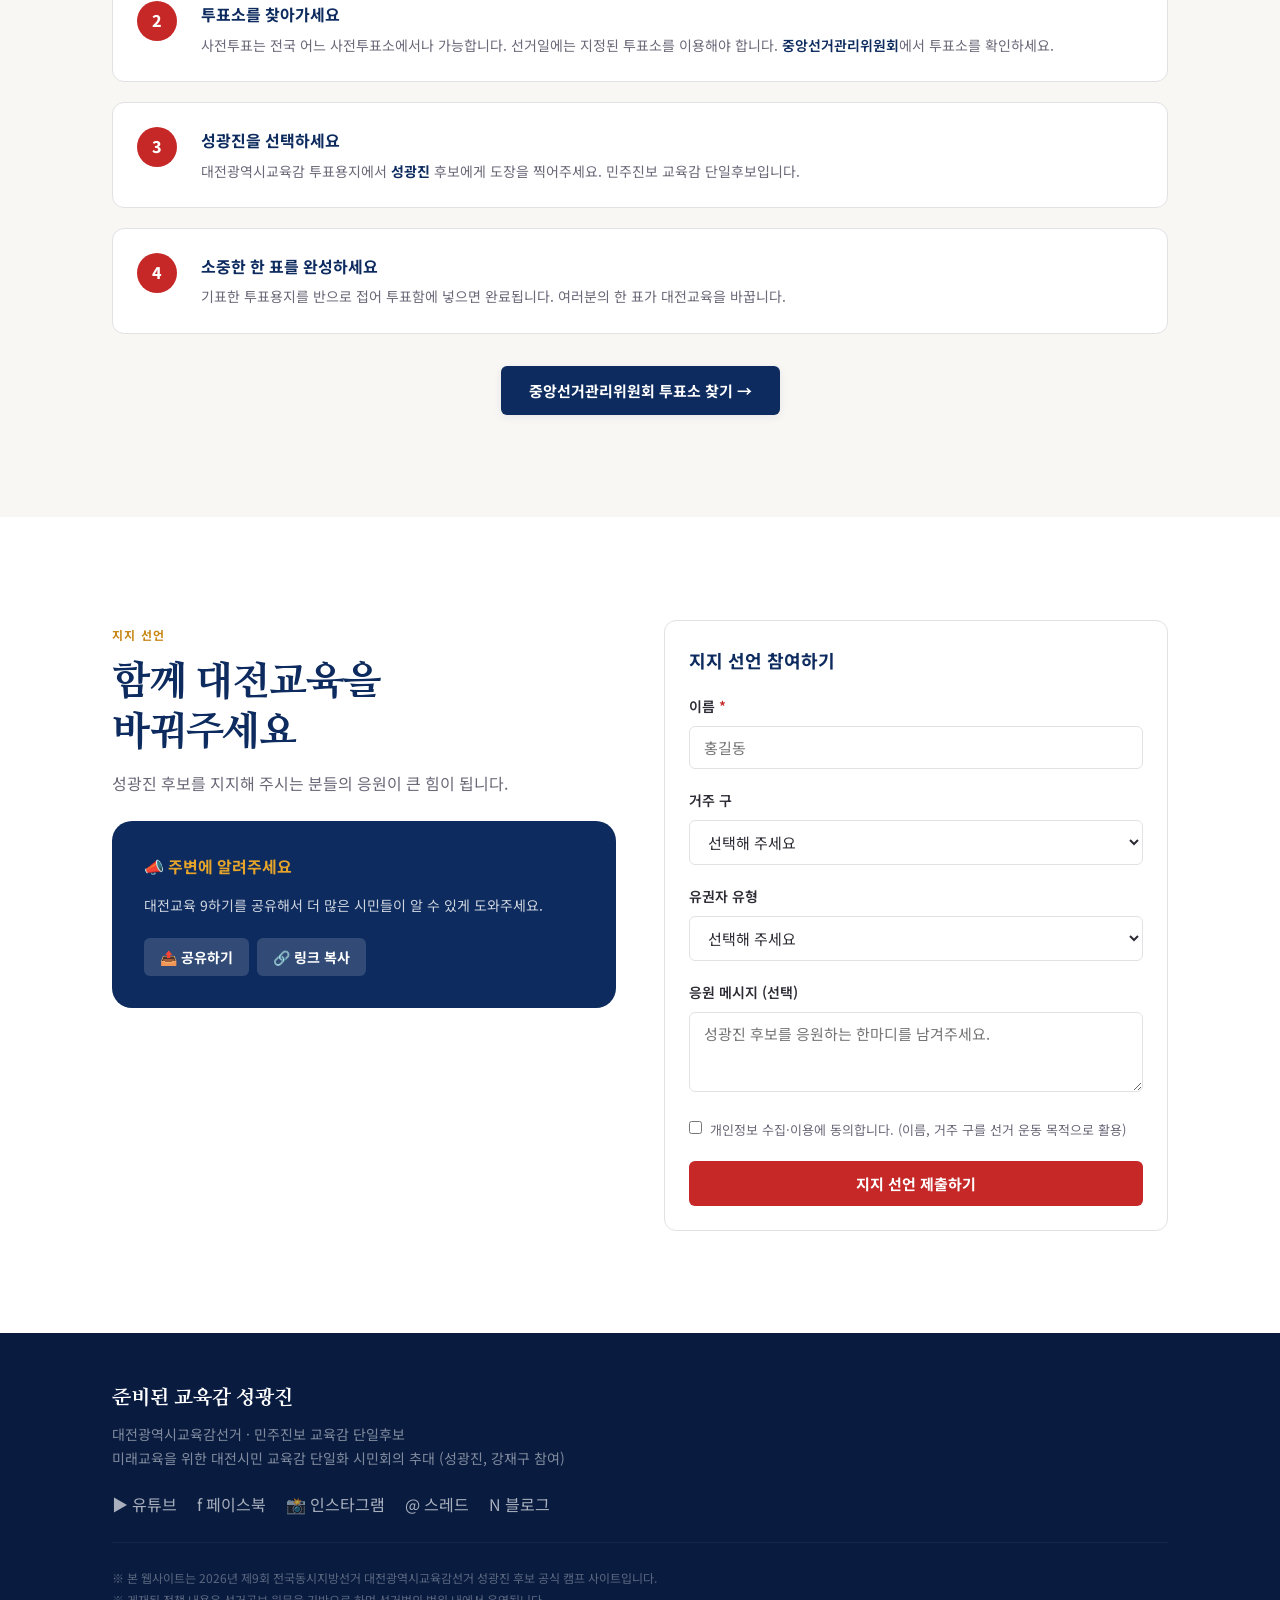
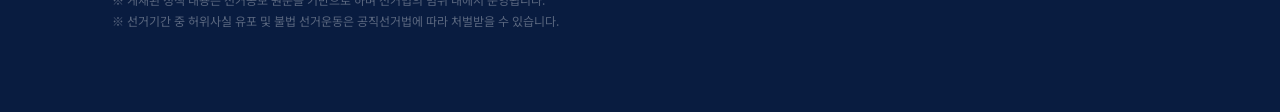
==== commit 4fb156f3: "Update together.html" ====
--- a/pages/together.html
+++ b/pages/together.html
@@ -72,7 +72,7 @@
           <div style="font-size:.875rem;opacity:.8">금요일 · 토요일</div>
           <div style="font-size:.8125rem;opacity:.7;margin-top:.5rem">오전 6시 ~ 오후 6시<br>전국 어느 사전투표소에서나 가능</div>
         </div>
-        <div class="date-card" style="background:var(--danger);color:var(--white)">
+        <div class="date-card" style="background:#2e7d32;color:var(--white)">
           <div style="font-size:1.75rem">✅</div>
           <div style="font-size:.875rem;font-weight:600;opacity:.8;margin-top:.5rem">선거일</div>
           <div class="date-big">6월 3일(화)</div>
